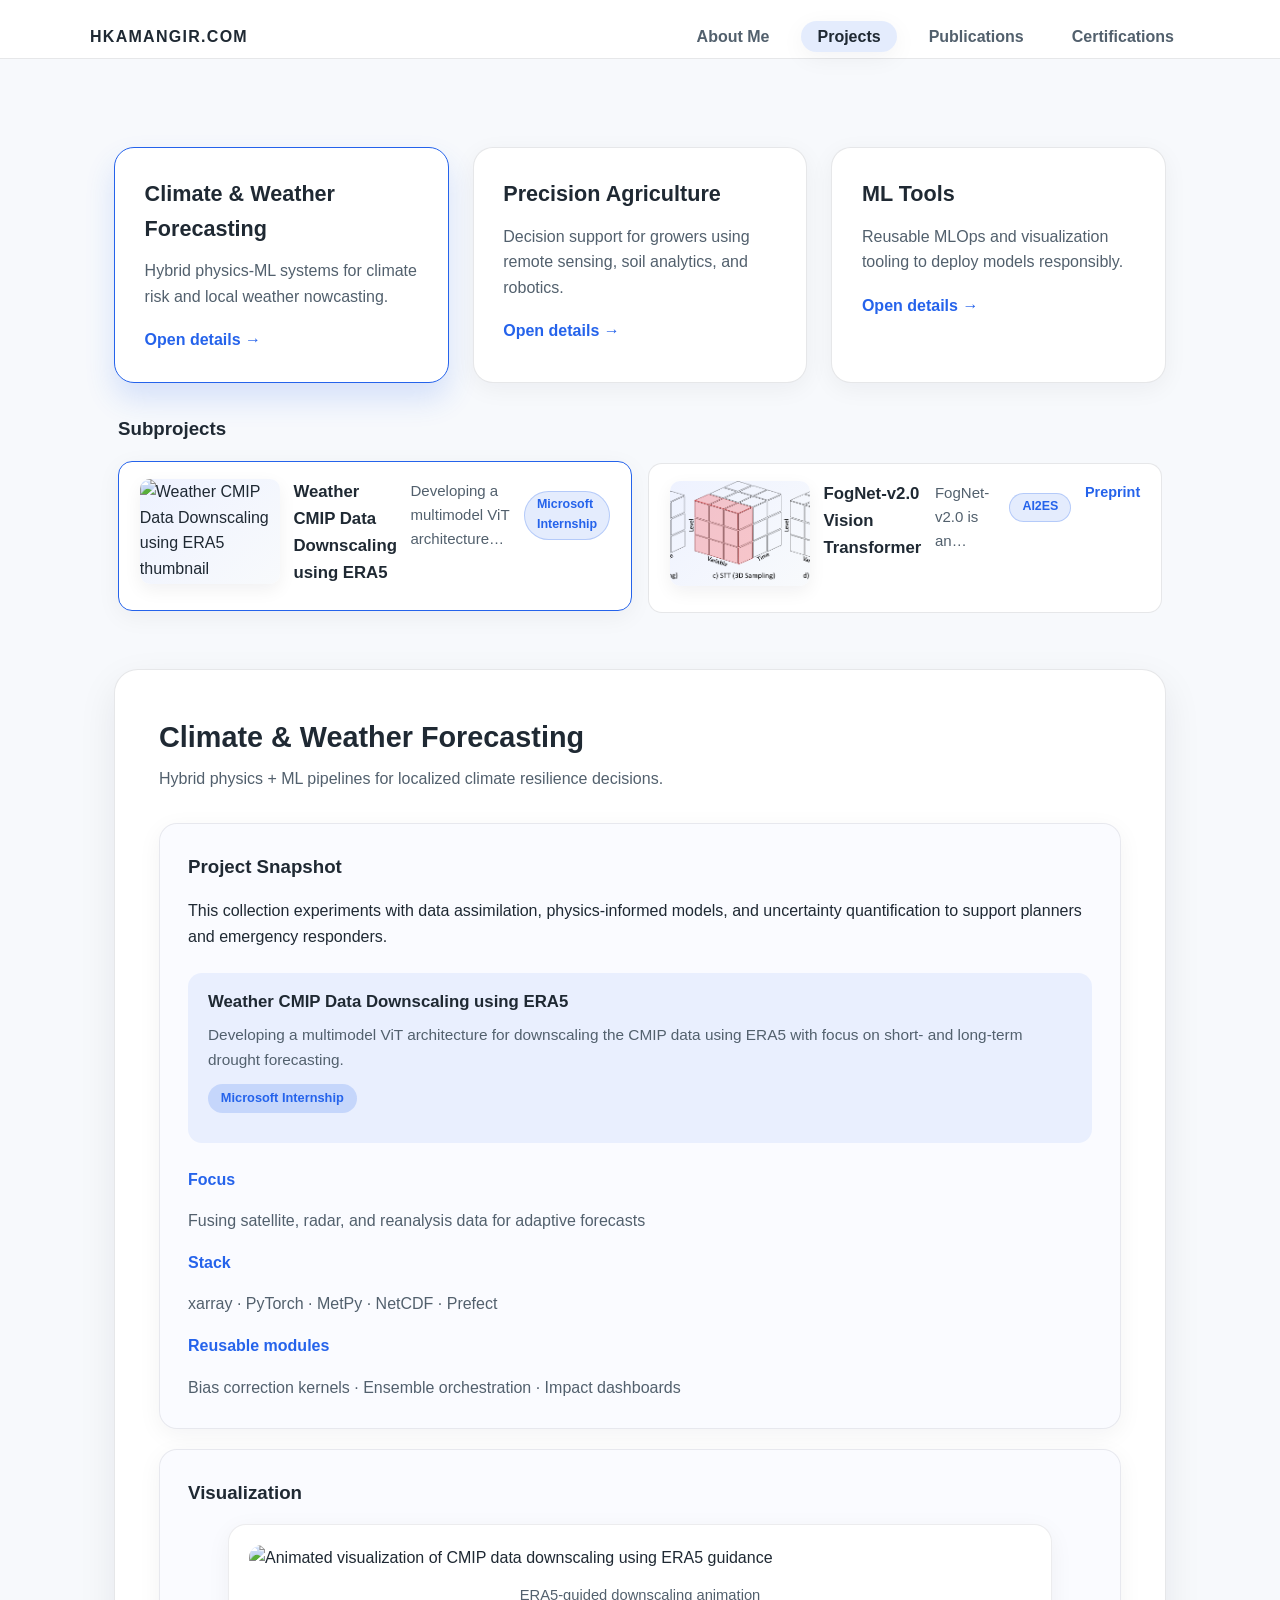
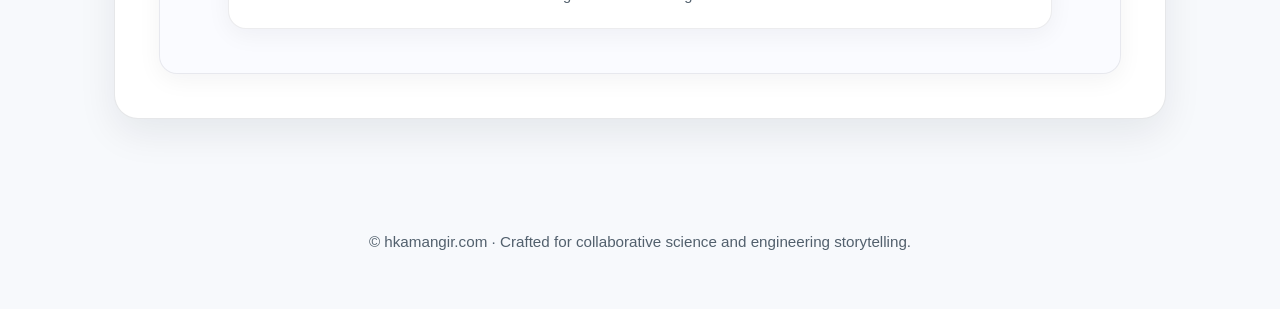
==== projects.html @ 46d25fb0 "having several anchors" ====
<!DOCTYPE html>
<html lang="en">
<head>
  <meta charset="UTF-8">
  <meta name="viewport" content="width=device-width, initial-scale=1.0">
  <title>Projects · hkamangir.com</title>
  <link rel="stylesheet" href="assets/css/styles.css">
</head>
<body>
  <header class="hero">
    <nav class="nav" aria-label="Primary navigation">
      <span class="nav__brand">hkamangir.com</span>
      <ul class="nav__links">
        <li><a href="index.html" class="nav__link">About Me</a></li>
        <li><a href="projects.html" class="nav__link nav__link--active">Projects</a></li>
        <li><a href="publications.html" class="nav__link">Publications</a></li>
        <li><a href="certifications.html" class="nav__link">Certifications</a></li>
      </ul>
    </nav>
  </header>

  <main class="main">
    <section class="pillars" id="pillars" aria-label="Project themes">
      <div class="pillars__grid" role="tablist">
        <article class="pillar-card" role="tab" tabindex="0" data-project-id="climate-weather" aria-controls="details-panel">
          <h3>Climate &amp; Weather Forecasting</h3>
          <p>Hybrid physics-ML systems for climate risk and local weather nowcasting.</p>
          <span class="pillar-card__action">Open details →</span>
        </article>
        <article class="pillar-card" role="tab" tabindex="-1" data-project-id="precision-agriculture" aria-controls="details-panel">
          <h3>Precision Agriculture</h3>
          <p>Decision support for growers using remote sensing, soil analytics, and robotics.</p>
          <span class="pillar-card__action">Open details →</span>
        </article>
        <article class="pillar-card" role="tab" tabindex="-1" data-project-id="ml-tools" aria-controls="details-panel">
          <h3>ML Tools</h3>
          <p>Reusable MLOps and visualization tooling to deploy models responsibly.</p>
          <span class="pillar-card__action">Open details →</span>
        </article>
      </div>
    </section>

    <div class="details__subprojects" aria-label="Subprojects selector">
      <h3>Subprojects</h3>
      <div class="subproject-list" role="list"></div>
    </div>

    <section class="details" id="details-panel" aria-live="polite">
      <div class="details__header">
        <h2 class="details__title">Select a theme to explore the work</h2>
        <p class="details__subtitle">You will see each collection's goals, architecture, featured projects, and visuals when you choose a theme above.</p>
      </div>
      <div id="a11y-status" class="visually-hidden" aria-live="polite" aria-atomic="true"></div>
      <div class="details__content">
        <div class="details__summary">
          <h3>Project Snapshot</h3>
          <p class="details__description">Pick a project theme to load its snapshot.</p>
          <div class="details__subproject">
            <h4 class="details__subproject-title">Select a project to see its highlights.</h4>
            <p class="details__subproject-summary"></p>
            <div class="details__subproject-tags"></div>
          </div>
          <dl class="details__metrics"></dl>
        </div>

        <div class="details__visual">
          <h3>Visualization</h3>
          <div class="visual-grid" aria-label="Visualizations for the selected project">
            <p class="visual-placeholder">Select a project to load visuals.</p>
          </div>
        </div>
      </div>
    </section>
  </main>

  <footer class="footer">
    <p>© hkamangir.com · Crafted for collaborative science and engineering storytelling.</p>
  </footer>

  <script src="assets/js/app.js" defer></script>
</body>
</html>
---- assets/css/styles.css ----
:root {
  --color-bg: #f7f9fc;
  --color-surface: #ffffff;
  --color-accent: #2563eb;
  --color-accent-muted: #3b82f6;
  --color-text: #1f2933;
  --color-text-muted: #52606d;
  --color-border: rgba(15, 23, 42, 0.1);
  --shadow-soft: 0 14px 38px rgba(15, 23, 42, 0.08);
  --shadow-subtle: 0 6px 24px rgba(15, 23, 42, 0.05);
  --font-sans: "Inter", "Segoe UI", -apple-system, BlinkMacSystemFont, sans-serif;
  --transition: 220ms cubic-bezier(0.215, 0.61, 0.355, 1);
}

* {
  box-sizing: border-box;
}

html, body {
  margin: 0;
  padding: 0;
  background: var(--color-bg);
  color: var(--color-text);
  font-family: var(--font-sans);
  line-height: 1.6;
}

body {
  min-height: 100vh;
  display: flex;
  flex-direction: column;
}

.hero {
  background: var(--color-surface);
  border-bottom: 1px solid var(--color-border);
  padding: 1.5rem 1.5rem 0.5rem;
}

.nav {
  display: flex;
  justify-content: space-between;
  align-items: center;
  max-width: 1100px;
  margin: 0 auto;
}

.nav__brand {
  font-weight: 700;
  font-size: 1rem;
  letter-spacing: 0.08em;
  text-transform: uppercase;
  color: var(--color-text);
}

.nav__links {
  list-style: none;
  display: flex;
  gap: 1rem;
  margin: 0;
  padding: 0;
}

.nav__link {
  color: var(--color-text-muted);
  text-decoration: none;
  font-weight: 600;
  padding: 0.45rem 1rem;
  border-radius: 999px;
  transition: background var(--transition), color var(--transition), box-shadow var(--transition);
}

.nav__link:hover,
.nav__link:focus-visible {
  color: var(--color-text);
  background: rgba(37, 99, 235, 0.12);
  box-shadow: var(--shadow-subtle);
  outline: none;
}

.nav__link--active {
  color: var(--color-text);
  background: rgba(37, 99, 235, 0.12);
  box-shadow: var(--shadow-subtle);
}

.main {
  flex: 1;
  padding: 2.5rem 1.5rem 4rem;
  max-width: 1100px;
  width: 100%;
  margin: 0 auto;
}

.intro {
  background: var(--color-surface);
  border-radius: 20px;
  border: 1px solid var(--color-border);
  box-shadow: var(--shadow-soft);
  padding: 2.75rem;
  display: grid;
  gap: 2rem;
}

.intro__layout {
  display: grid;
  grid-template-columns: minmax(220px, 260px) 1fr;
  gap: 2.5rem;
  align-items: start;
}

.intro__headshot {
  background: #f8fafc;
  border-radius: 20px;
  padding: 1.5rem;
  box-shadow: var(--shadow-subtle);
  display: flex;
  flex-direction: column;
  align-items: center;
  gap: 1.25rem;
  text-align: center;
}

.intro__headshot img {
  width: 100%;
  max-width: 220px;
  aspect-ratio: 3 / 4;
  border-radius: 16px;
  object-fit: cover;
  background: linear-gradient(135deg, #e0e7ff 0%, #f1f5f9 100%);
}


.intro__text {
  display: grid;
  gap: 1.1rem;
}

.intro__title {
  margin: 0;
  font-size: clamp(1.9rem, 3vw, 2.4rem);
  line-height: 1.2;
}

.intro__bio {
  margin: 0;
  color: var(--color-text-muted);
  font-size: 1.05rem;
}

.intro__list {
  margin: 0;
  padding-left: 1.35rem;
  color: var(--color-text-muted);
  font-size: 1.02rem;
  display: grid;
  gap: 0.75rem;
}

.intro__list li {
  line-height: 1.55;
}




.intro__projects {
  border-top: 1px solid rgba(15, 23, 42, 0.08);
  padding-top: 1.5rem;
}

.intro__projects h3 {
  margin: 0 0 0.75rem;
  color: var(--color-text);
}

.intro__project-tags {
  display: flex;
  flex-wrap: wrap;
  gap: 0.75rem;
}

.intro__project-tag {
  background: rgba(37, 99, 235, 0.12);
  border: 1px solid transparent;
  border-radius: 999px;
  color: var(--color-accent);
  padding: 0.55rem 1.2rem;
  font-weight: 600;
  cursor: pointer;
  display: inline-block;
  text-decoration: none;
  transition: transform var(--transition), background var(--transition), border var(--transition);
}

.intro__project-tag:hover,
.intro__project-tag:focus-visible {
  transform: translateY(-2px);
  background: rgba(37, 99, 235, 0.2);
  border-color: var(--color-accent);
  outline: none;
}

.intro__project-tag[aria-pressed="true"] {
  background: rgba(37, 99, 235, 0.25);
  border-color: var(--color-accent);
  color: var(--color-text);
}

.pillars {
  margin-top: 3rem;
}

.pillars h2 {
  font-size: 2rem;
  margin-bottom: 1.5rem;
  color: var(--color-text);
}

.pillars__grid {
  display: grid;
  grid-template-columns: repeat(auto-fit, minmax(240px, 1fr));
  gap: 1.5rem;
}

.pillar-card {
  background: var(--color-surface);
  border-radius: 20px;
  padding: 1.85rem;
  border: 1px solid var(--color-border);
  box-shadow: var(--shadow-subtle);
  cursor: pointer;
  transition: transform var(--transition), border-color var(--transition), box-shadow var(--transition);
}

.pillar-card h3 {
  margin: 0 0 0.75rem;
  font-size: 1.35rem;
}

.pillar-card p {
  color: var(--color-text-muted);
  margin: 0 0 1.1rem;
}

.pillar-card__action {
  font-weight: 600;
  color: var(--color-accent);
}

.pillar-card:hover,
.pillar-card:focus-visible {
  transform: translateY(-6px);
  border-color: var(--color-accent);
  box-shadow: 0 20px 36px rgba(37, 99, 235, 0.12);
  outline: none;
}

.pillar-card[aria-selected="true"] {
  border-color: var(--color-accent);
  box-shadow: 0 16px 30px rgba(37, 99, 235, 0.16);
}

.details {
  margin-top: 3rem;
  padding: 2.75rem;
  background: var(--color-surface);
  border-radius: 24px;
  border: 1px solid var(--color-border);
  box-shadow: var(--shadow-soft);
}

.details__header h2 {
  margin: 0;
  font-size: 1.8rem;
}

.details__subtitle {
  color: var(--color-text-muted);
  margin: 0.35rem 0 2rem;
}

.details__content {
  display: grid;
  gap: 1.25rem;
  /* keep stacked strips: subprojects (top), summary (middle), visual (bottom) */
  grid-template-columns: 1fr;
}

.details__summary,
.details__visual {
  background: rgba(248, 250, 255, 0.7);
  border-radius: 18px;
  border: 1px solid rgba(15, 23, 42, 0.08);
  padding: 1.75rem;
  box-shadow: var(--shadow-subtle);
}

.details__summary h3,
.details__visual h3 {
  margin: 0;
}

.details__metrics {
  display: grid;
  gap: 1rem;
  margin: 1.5rem 0 0;
}

.details__subproject {
  margin-top: 1.5rem;
  padding: 1rem 1.25rem;
  border-radius: 14px;
  background: rgba(37, 99, 235, 0.08);
}

.details__subproject-title {
  margin: 0 0 0.45rem;
  font-size: 1.05rem;
}

.details__subproject-summary {
  margin: 0;
  color: var(--color-text-muted);
  font-size: 0.96rem;
}

.details__metrics dt {
  font-weight: 600;
  color: var(--color-accent);
}

.details__metrics dd {
  margin: 0;
  color: var(--color-text-muted);
}

.workflow {
  display: flex;
  gap: 1rem;
  flex-wrap: wrap;
  justify-content: center;
  align-items: stretch;
  min-height: 150px;
}

.workflow__step {
  position: relative;
  padding: 1.15rem 1rem;
  border-radius: 14px;
  border: 1px solid rgba(37, 99, 235, 0.2);
  background: rgba(37, 99, 235, 0.1);
  flex: 1 1 180px;
  min-width: 160px;
  text-align: center;
  transition: transform var(--transition), background var(--transition);
}

.workflow__step::after {
  content: "";
  position: absolute;
  top: 50%;
  right: -0.65rem;
  width: 12px;
  height: 12px;
  border-right: 2px solid var(--color-accent);
  border-bottom: 2px solid var(--color-accent);
  transform: translateY(-50%) rotate(-45deg);
  opacity: 0.65;
}

.workflow__step:last-child::after {
  display: none;
}

.workflow__step strong {
  display: block;
  margin-bottom: 0.25rem;
}

.workflow__step span {
  color: var(--color-text-muted);
  font-size: 0.9rem;
}

.workflow__step:hover {
  transform: translateY(-3px);
  background: rgba(37, 99, 235, 0.18);
}

.visual-grid {
  display: grid;
  grid-template-columns: repeat(auto-fit, minmax(320px, 1fr));
  gap: 1.5rem;
}

.visual-item {
  background: var(--color-surface);
  border-radius: 18px;
  border: 1px solid rgba(15, 23, 42, 0.08);
  padding: 1.25rem;
  box-shadow: var(--shadow-subtle);
  display: flex;
  flex-direction: column;
  gap: 0.85rem;
}

.visual-item figcaption {
  margin: 0;
  color: var(--color-text-muted);
  font-size: 0.92rem;
  text-align: center;
}

.visual-item--text {
  align-items: flex-start;
  gap: 0.65rem;
}

.visual-item--text figcaption {
  text-align: left;
}

.visual-step {
  font-weight: 700;
  color: var(--color-accent);
}

.visual-media {
  width: 100%;
  border-radius: 16px;
  object-fit: cover;
}

.visual-placeholder {
  margin: 0;
  color: var(--color-text-muted);
  font-size: 0.95rem;
}

/* visually-hidden utility */
.visually-hidden {
  position: absolute !important;
  height: 1px; width: 1px;
  overflow: hidden;
  clip: rect(1px, 1px, 1px, 1px);
  white-space: nowrap;
  border: 0; padding: 0; margin: -1px;
}

/* visual grid cross-fade */
.visual-grid {
  position: relative;
  min-height: 80px;
  transition: opacity 280ms var(--transition), transform 280ms var(--transition);
  opacity: 0;
}
.visual-grid.is-visible {
  opacity: 1;
}
.visual-grid .visual-item {
  transition: opacity 320ms var(--transition), transform 320ms var(--transition);
}

/* Certifications section */
.certifications {
  margin-top: 3rem;
  padding: 2.25rem 1.5rem 2.5rem;
  background: var(--color-surface);
  border-radius: 16px;
  border: 1px solid var(--color-border);
  box-shadow: var(--shadow-subtle);
}

.certifications--standalone {
  margin-top: 0;
  border-radius: 0;
  border-left: none;
  border-right: none;
  border-top: none;
  box-shadow: none;
  min-height: calc(100vh - 80px);
}
.certifications__inner {
  max-width: 1100px;
  margin: 0 auto;
}
.certifications h2 {
  margin: 0 0 0.5rem;
  color: var(--color-text);
}
.certifications__intro {
  margin: 0 0 1.25rem;
  color: var(--color-text-muted);
}
.cert-grid {
  display: grid;
  grid-template-columns: repeat(auto-fit, minmax(220px, 1fr));
  gap: 1rem;
}
.cert-card {
  background: var(--color-surface);
  border: 1px solid rgba(15,23,42,0.06);
  border-radius: 12px;
  padding: 0.6rem;
  display: flex;
  flex-direction: column;
  gap: 0.5rem;
  align-items: stretch;
  cursor: pointer;
  transition: transform var(--transition), box-shadow var(--transition);
}
.cert-card:focus,
.cert-card:hover { transform: translateY(-6px); box-shadow: var(--shadow-subtle); outline: none; }
.cert-thumb { width: 100%; height: 140px; object-fit: cover; border-radius: 8px; }
.cert-caption { font-size: 0.95rem; color: var(--color-text-muted); margin: 0.25rem 0 0; }

/* Lightbox */
.cert-lightbox {
  position: fixed; inset: 0; display: flex; align-items: center; justify-content: center;
  z-index: 1200; pointer-events: none;
}
.cert-lightbox__backdrop {
  position: absolute; inset: 0; background: rgba(2,6,23,0.6);
}
.cert-lightbox[hidden] { display: none; }
.cert-lightbox__panel {
  position: relative; background: var(--color-surface); border-radius: 12px; padding: 1rem; max-width: 1100px; width: calc(100% - 40px); box-shadow: 0 30px 80px rgba(2,6,23,0.5); display:flex; align-items:center; gap: 12px; pointer-events: auto;
}
.cert-lightbox__content { flex: 1 1 auto; text-align: center; }
.cert-lightbox__img { max-width: 100%; max-height: 70vh; border-radius: 8px; display:block; margin: 0 auto; }
.cert-lightbox__caption { margin-top: 0.5rem; color: var(--color-text-muted); }
.cert-lightbox__close { position: absolute; top: 8px; right: 8px; background: none; border: none; font-size: 1.25rem; cursor: pointer; }
.cert-lightbox__nav { background: none; border: none; font-size: 2.25rem; line-height:1; cursor:pointer; padding: 0 6px; color: var(--color-text); }
.cert-lightbox__prev { margin-left: 6px; }
.cert-lightbox__next { margin-right: 6px; }

@media (max-width: 720px) {
  .cert-lightbox__panel { flex-direction: column; max-height: 90vh; overflow: auto; }
  .cert-thumb { height: 160px; }
}

.details__subprojects {
  padding: 0.75rem 0.25rem 0;
}

.subproject-list {
  /* Grid of subproject cards laid out in columns that wrap responsively */
  display: grid;
  grid-template-columns: repeat(auto-fit, minmax(260px, 1fr));
  gap: 1rem;
  margin-top: 0.75rem;
  padding-bottom: 0.5rem;
}

.subproject-list .subproject-card {
  /* let the card size to the grid cell and stretch vertically */
  flex: none;
  width: 100%;
}

/* Subproject card compact layout with thumbnail */
.subproject-card {
  display: flex;
  gap: 0.85rem;
  align-items: flex-start;
}

.subproject-thumb {
  width: 140px;
  height: auto;
  aspect-ratio: 4 / 3;
  max-height: 110px;
  border-radius: 10px;
  object-fit: cover;
  flex-shrink: 0;
  background: linear-gradient(135deg, #eef2ff 0%, #f8fafc 100%);
  box-shadow: 0 6px 18px rgba(15,23,42,0.06);
}

.subproject-card__meta {
  display: -webkit-box;
  line-clamp: 3;
  -webkit-line-clamp: 3;
  -webkit-box-orient: vertical;
  overflow: hidden;
}

@media (max-width: 520px) {
  .subproject-card {
    flex-direction: column;
    align-items: stretch;
  }
  .subproject-thumb {
    width: 100%;
    height: 160px;
    aspect-ratio: 16 / 9;
    max-height: none;
    border-radius: 12px;
  }
}

/* entrance animations */
.subproject-card {
  opacity: 0;
  transform: translateY(6px);
  transition: opacity 320ms var(--transition), transform 320ms var(--transition);
}
.subproject-card.appear {
  opacity: 1;
  transform: none;
}

/* details panels fade */
.details__summary,
.details__visual {
  opacity: 0;
  transform: translateY(6px);
  transition: opacity 280ms var(--transition), transform 280ms var(--transition);
}
.details__summary.is-visible,
.details__visual.is-visible {
  opacity: 1;
  transform: none;
}

.subproject-card {
  background: var(--color-surface);
  border: 1px solid rgba(15, 23, 42, 0.1);
  border-radius: 14px;
  padding: 1.1rem 1.3rem;
  transition: transform var(--transition), border var(--transition), box-shadow var(--transition);
}

.subproject-card[aria-selected="true"] {
  border-color: var(--color-accent);
  box-shadow: 0 0 0 2px rgba(37, 99, 235, 0.15);
}

.subproject-card:hover,
.subproject-card:focus-visible {
  transform: translateY(-2px);
  border-color: var(--color-accent);
  box-shadow: var(--shadow-subtle);
  outline: none;
}

.subproject-card__title {
  margin: 0 0 0.35rem;
  font-size: 1.05rem;
}

.subproject-card__meta {
  margin: 0 0 0.75rem;
  color: var(--color-text-muted);
  font-size: 0.94rem;
}

.subproject-card__links {
  display: flex;
  flex-wrap: wrap;
  gap: 0.55rem;
  font-size: 0.9rem;
}

.subproject-card__link {
  color: var(--color-accent);
  text-decoration: none;
  font-weight: 600;
}

.subproject-card__link:hover,
.subproject-card__link:focus-visible {
  text-decoration: underline;
  outline: none;
}

.subproject-card__tags {
  display: flex;
  flex-wrap: wrap;
  gap: 0.4rem;
  margin-top: 0.75rem;
}

.subproject-card__tag {
  background: rgba(37, 99, 235, 0.12);
  border: 1px solid rgba(37, 99, 235, 0.25);
  border-radius: 999px;
  padding: 0.2rem 0.75rem;
  font-size: 0.78rem;
  font-weight: 600;
  color: var(--color-accent);
}

.details__subproject-tags {
  margin-top: 0.75rem;
  display: flex;
  flex-wrap: wrap;
  gap: 0.5rem;
}

.details__subproject-tag {
  background: rgba(37, 99, 235, 0.18);
  border-radius: 999px;
  padding: 0.25rem 0.8rem;
  font-size: 0.8rem;
  font-weight: 600;
  color: var(--color-accent);
}

/* Code snippet inside project snapshot */
.details__subproject-code {
  margin-top: 0.85rem;
}
.details__subproject-code pre {
  background: rgba(12,17,28,0.04);
  padding: 0.8rem;
  border-radius: 8px;
  overflow: auto;
  max-height: 220px;
  font-family: ui-monospace, SFMono-Regular, Menlo, Monaco, 'Roboto Mono', 'Courier New', monospace;
  font-size: 0.92rem;
  line-height: 1.35;
  margin: 0;
}

.workflow img.visual-media {
  max-width: 100%;
  border-radius: 16px;
  box-shadow: var(--shadow-subtle);
}

.subproject-empty {
  margin: 0;
  color: var(--color-text-muted);
  font-style: italic;
}

.publications {
  padding: 3.5rem 1.5rem 4rem;
  background: linear-gradient(180deg, rgba(247, 249, 252, 0) 0%, rgba(247, 249, 252, 1) 100%);
  border-top: 1px solid var(--color-border);
}

.publications--standalone {
  border-top: none;
}

.publications__content {
  max-width: 900px;
  margin: 0 auto;
  text-align: center;
  color: var(--color-text-muted);
}

.publications__content h2 {
  color: var(--color-text);
  font-size: 2rem;
  margin-bottom: 1rem;
}

.publications__scholar {
  display: inline-flex;
  align-items: center;
  gap: 0.4rem;
  margin-top: 0.25rem;
  font-weight: 600;
  color: var(--color-accent);
  text-decoration: none;
  transition: color var(--transition);
}

.publications__scholar:hover,
.publications__scholar:focus-visible {
  color: var(--color-accent-muted);
  outline: none;
}

.publications__group {
  margin-top: 2.5rem;
  text-align: left;
}

.publications__group:first-of-type {
  margin-top: 1.75rem;
}

.publications__group h3 {
  margin: 0 0 1rem;
  color: var(--color-text);
  font-size: 1.3rem;
}

.pub-year {
  margin-top: 1.75rem;
}

.pub-year:first-of-type {
  margin-top: 0.75rem;
}

.pub-year h4 {
  margin: 0 0 0.6rem;
  font-size: 1.1rem;
  color: var(--color-text);
}

.pub-list {
  margin: 0;
  padding-left: 1.2rem;
  display: grid;
  gap: 1rem;
  color: var(--color-text-muted);
  font-size: 1rem;
  line-height: 1.55;
}

.pub-list li strong {
  color: var(--color-text);
}

.pub-list li em {
  font-style: italic;
}


.footer {
  text-align: center;
  padding: 2rem 1rem 2.5rem;
  color: var(--color-text-muted);
  font-size: 0.95rem;
}

@media (min-width: 900px) {
  .details__content {
    /* keep stacked strips on wider screens as requested */
    grid-template-columns: 1fr;
    align-items: start;
  }
  /* Force two columns for subprojects on wider screens so they appear side-by-side */
  .subproject-list {
    grid-template-columns: repeat(2, minmax(260px, 1fr));
  }
}

/* Make subprojects appear in two columns earlier so many desktops and tablets show them side-by-side */
@media (min-width: 720px) {
  .subproject-list {
    grid-template-columns: repeat(2, minmax(240px, 1fr));
  }
}

@media (max-width: 900px) {
  .intro__layout {
    grid-template-columns: 1fr;
    text-align: center;
  }

  .intro__headshot {
    max-width: 320px;
    margin: 0 auto;
  }

  /* Contact links under headshot */
  .intro__contact { margin-top: 0.6rem; }
  .contact-links {
    display: flex;
    flex-direction: column;
    gap: 0.25rem;
    align-items: center;
  }
  .contact-link {
    color: var(--color-accent);
    text-decoration: none;
    font-weight: 600;
    font-size: 0.95rem;
  }
  .contact-link:hover,
  .contact-link:focus {
    text-decoration: underline;
  }

  @media (min-width: 720px) {
    .contact-links { flex-direction: row; gap: 0.9rem; }
  }
}

@media (max-width: 720px) {
  .visual-grid {
    grid-template-columns: 1fr;
  }

  .hero {
    padding: 1.25rem 1rem 0.5rem;
  }

  .nav {
    flex-direction: column;
    gap: 1rem;
  }

  .main {
    padding: 2rem 1rem 3rem;
  }

  .intro {
    padding: 2.25rem 1.5rem;
  }

  .details {
    padding: 2.25rem 1.5rem;
  }

  .workflow {
    flex-direction: column;
  }

  .workflow__step {
    width: 100%;
  }

  .workflow__step::after {
    left: 50%;
    right: auto;
    top: auto;
    bottom: -0.7rem;
    transform: translateX(-50%) rotate(45deg);
  }

  .intro__project-tags {
    flex-direction: column;
    align-items: stretch;
  }
}
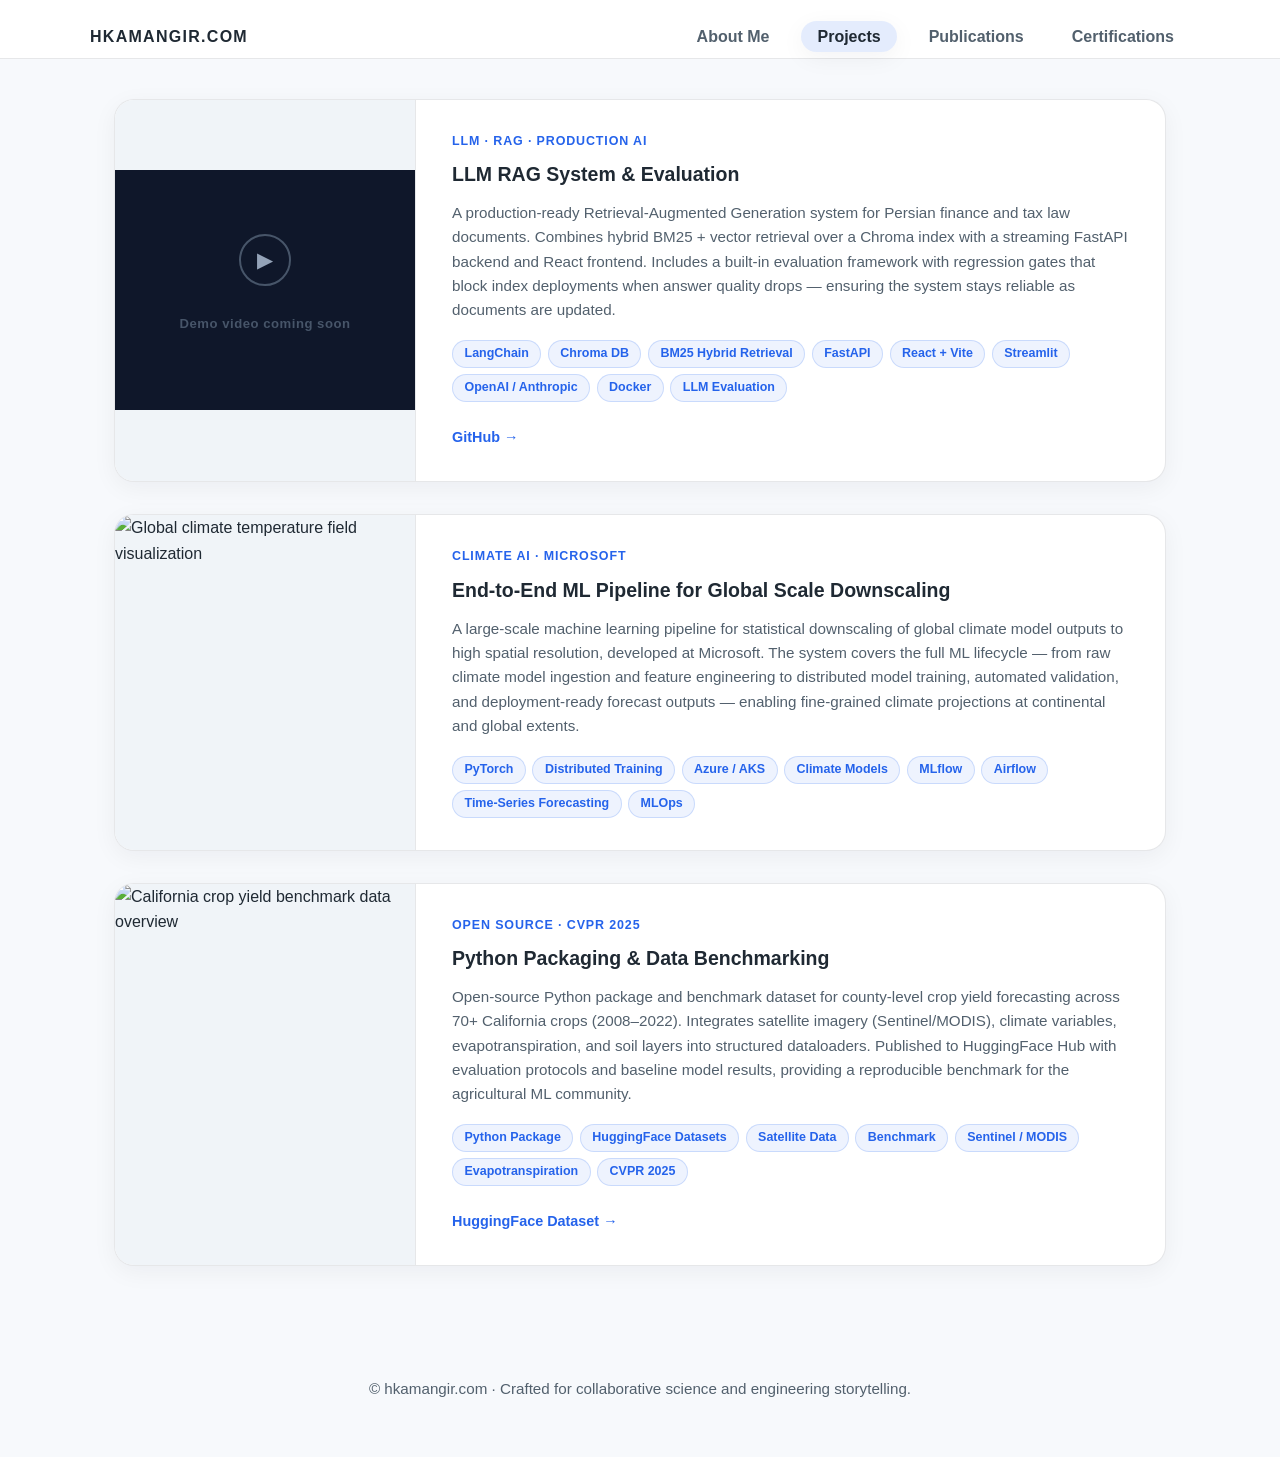
==== commit f8a24bf9: "Redesign Projects page with three static project cards Replaces the interactive pillars/subprojects/" ====
--- a/projects.html
+++ b/projects.html
@@ -19,64 +19,89 @@
     </nav>
   </header>
 
-  <main class="main">
-    <section class="pillars" id="pillars" aria-label="Project themes">
-      <div class="pillars__grid" role="tablist">
-        <article class="pillar-card" role="tab" tabindex="0" data-project-id="climate-weather" aria-controls="details-panel">
-          <h3>Climate &amp; Weather Forecasting</h3>
-          <p>Hybrid physics-ML systems for climate risk and local weather nowcasting.</p>
-          <span class="pillar-card__action">Open details →</span>
-        </article>
-        <article class="pillar-card" role="tab" tabindex="-1" data-project-id="precision-agriculture" aria-controls="details-panel">
-          <h3>Precision Agriculture</h3>
-          <p>Decision support for growers using remote sensing, soil analytics, and robotics.</p>
-          <span class="pillar-card__action">Open details →</span>
-        </article>
-        <article class="pillar-card" role="tab" tabindex="-1" data-project-id="ml-tools" aria-controls="details-panel">
-          <h3>ML Tools</h3>
-          <p>Reusable MLOps and visualization tooling to deploy models responsibly.</p>
-          <span class="pillar-card__action">Open details →</span>
-        </article>
-      </div>
-    </section>
+  <main>
+    <div class="proj-list">
 
-    <div class="details__subprojects" aria-label="Subprojects selector">
-      <h3>Subprojects</h3>
-      <div class="subproject-list" role="list"></div>
-    </div>
-
-    <section class="details" id="details-panel" aria-live="polite">
-      <div class="details__header">
-        <h2 class="details__title">Select a theme to explore the work</h2>
-        <p class="details__subtitle">You will see each collection's goals, architecture, featured projects, and visuals when you choose a theme above.</p>
-      </div>
-      <div id="a11y-status" class="visually-hidden" aria-live="polite" aria-atomic="true"></div>
-      <div class="details__content">
-        <div class="details__summary">
-          <h3>Project Snapshot</h3>
-          <p class="details__description">Pick a project theme to load its snapshot.</p>
-          <div class="details__subproject">
-            <h4 class="details__subproject-title">Select a project to see its highlights.</h4>
-            <p class="details__subproject-summary"></p>
-            <div class="details__subproject-tags"></div>
-          </div>
-          <dl class="details__metrics"></dl>
-        </div>
-
-        <div class="details__visual">
-          <h3>Visualization</h3>
-          <div class="visual-grid" aria-label="Visualizations for the selected project">
-            <p class="visual-placeholder">Select a project to load visuals.</p>
+      <!-- Card 1: LLM RAG System -->
+      <article class="proj-card">
+        <div class="proj-card__visual">
+          <div class="proj-card__placeholder">
+            <div class="proj-card__play">▶</div>
+            <p class="proj-card__placeholder-label">Demo video coming soon</p>
           </div>
         </div>
-      </div>
-    </section>
+        <div class="proj-card__body">
+          <p class="proj-card__label">LLM · RAG · Production AI</p>
+          <h2 class="proj-card__title">LLM RAG System &amp; Evaluation</h2>
+          <p class="proj-card__desc">A production-ready Retrieval-Augmented Generation system for Persian finance and tax law documents. Combines hybrid BM25 + vector retrieval over a Chroma index with a streaming FastAPI backend and React frontend. Includes a built-in evaluation framework with regression gates that block index deployments when answer quality drops — ensuring the system stays reliable as documents are updated.</p>
+          <div class="proj-card__tags">
+            <span class="proj-card__tag">LangChain</span>
+            <span class="proj-card__tag">Chroma DB</span>
+            <span class="proj-card__tag">BM25 Hybrid Retrieval</span>
+            <span class="proj-card__tag">FastAPI</span>
+            <span class="proj-card__tag">React + Vite</span>
+            <span class="proj-card__tag">Streamlit</span>
+            <span class="proj-card__tag">OpenAI / Anthropic</span>
+            <span class="proj-card__tag">Docker</span>
+            <span class="proj-card__tag">LLM Evaluation</span>
+          </div>
+          <div class="proj-card__links">
+            <a href="https://github.com/hkaman7/finance-law-chatbot" target="_blank" rel="noopener noreferrer" class="proj-card__link">GitHub →</a>
+          </div>
+        </div>
+      </article>
+
+      <!-- Card 2: Global Scale Downscaling -->
+      <article class="proj-card">
+        <div class="proj-card__visual">
+          <img src="assets/images/CA_t2m.gif" alt="Global climate temperature field visualization" loading="lazy" />
+        </div>
+        <div class="proj-card__body">
+          <p class="proj-card__label">Climate AI · Microsoft</p>
+          <h2 class="proj-card__title">End-to-End ML Pipeline for Global Scale Downscaling</h2>
+          <p class="proj-card__desc">A large-scale machine learning pipeline for statistical downscaling of global climate model outputs to high spatial resolution, developed at Microsoft. The system covers the full ML lifecycle — from raw climate model ingestion and feature engineering to distributed model training, automated validation, and deployment-ready forecast outputs — enabling fine-grained climate projections at continental and global extents.</p>
+          <div class="proj-card__tags">
+            <span class="proj-card__tag">PyTorch</span>
+            <span class="proj-card__tag">Distributed Training</span>
+            <span class="proj-card__tag">Azure / AKS</span>
+            <span class="proj-card__tag">Climate Models</span>
+            <span class="proj-card__tag">MLflow</span>
+            <span class="proj-card__tag">Airflow</span>
+            <span class="proj-card__tag">Time-Series Forecasting</span>
+            <span class="proj-card__tag">MLOps</span>
+          </div>
+        </div>
+      </article>
+
+      <!-- Card 3: Python Packaging & Data Benchmarking -->
+      <article class="proj-card">
+        <div class="proj-card__visual">
+          <img src="assets/images/init.png" alt="California crop yield benchmark data overview" loading="lazy" />
+        </div>
+        <div class="proj-card__body">
+          <p class="proj-card__label">Open Source · CVPR 2025</p>
+          <h2 class="proj-card__title">Python Packaging &amp; Data Benchmarking</h2>
+          <p class="proj-card__desc">Open-source Python package and benchmark dataset for county-level crop yield forecasting across 70+ California crops (2008–2022). Integrates satellite imagery (Sentinel/MODIS), climate variables, evapotranspiration, and soil layers into structured dataloaders. Published to HuggingFace Hub with evaluation protocols and baseline model results, providing a reproducible benchmark for the agricultural ML community.</p>
+          <div class="proj-card__tags">
+            <span class="proj-card__tag">Python Package</span>
+            <span class="proj-card__tag">HuggingFace Datasets</span>
+            <span class="proj-card__tag">Satellite Data</span>
+            <span class="proj-card__tag">Benchmark</span>
+            <span class="proj-card__tag">Sentinel / MODIS</span>
+            <span class="proj-card__tag">Evapotranspiration</span>
+            <span class="proj-card__tag">CVPR 2025</span>
+          </div>
+          <div class="proj-card__links">
+            <a href="https://huggingface.co/datasets/hkaman/california-crop-yield-benchmark" target="_blank" rel="noopener noreferrer" class="proj-card__link">HuggingFace Dataset →</a>
+          </div>
+        </div>
+      </article>
+
+    </div>
   </main>
 
   <footer class="footer">
     <p>© hkamangir.com · Crafted for collaborative science and engineering storytelling.</p>
   </footer>
-
-  <script src="assets/js/app.js" defer></script>
 </body>
 </html>
--- a/assets/css/styles.css
+++ b/assets/css/styles.css
@@ -736,6 +736,171 @@
   font-style: italic;
 }
 
+/* Project cards — projects page */
+.proj-list {
+  display: flex;
+  flex-direction: column;
+  gap: 2rem;
+  padding: 2.5rem 1.5rem 4rem;
+  max-width: 1100px;
+  margin: 0 auto;
+  width: 100%;
+}
+
+.proj-card {
+  background: var(--color-surface);
+  border: 1px solid var(--color-border);
+  border-radius: 20px;
+  box-shadow: var(--shadow-subtle);
+  overflow: hidden;
+  display: flex;
+  flex-direction: row;
+  transition: box-shadow var(--transition);
+}
+
+.proj-card:hover {
+  box-shadow: var(--shadow-soft);
+}
+
+.proj-card__visual {
+  width: 300px;
+  flex-shrink: 0;
+  background: #f0f4f8;
+  display: flex;
+  align-items: center;
+  justify-content: center;
+  overflow: hidden;
+}
+
+.proj-card__visual img,
+.proj-card__visual video {
+  width: 100%;
+  height: 100%;
+  object-fit: cover;
+  display: block;
+}
+
+.proj-card__placeholder {
+  width: 100%;
+  min-height: 240px;
+  display: flex;
+  flex-direction: column;
+  align-items: center;
+  justify-content: center;
+  background: #0f172a;
+  color: #64748b;
+  gap: 0.85rem;
+  padding: 1.5rem;
+  text-align: center;
+}
+
+.proj-card__play {
+  width: 52px;
+  height: 52px;
+  border-radius: 50%;
+  border: 2px solid #475569;
+  display: flex;
+  align-items: center;
+  justify-content: center;
+  font-size: 1.3rem;
+  color: #94a3b8;
+}
+
+.proj-card__placeholder-label {
+  font-size: 0.82rem;
+  font-weight: 600;
+  color: #475569;
+  letter-spacing: 0.04em;
+}
+
+.proj-card__body {
+  padding: 2rem 2.25rem;
+  display: flex;
+  flex-direction: column;
+  gap: 0.5rem;
+  flex: 1;
+  border-left: 1px solid var(--color-border);
+}
+
+.proj-card__label {
+  margin: 0;
+  font-size: 0.78rem;
+  font-weight: 700;
+  letter-spacing: 0.07em;
+  text-transform: uppercase;
+  color: var(--color-accent);
+}
+
+.proj-card__title {
+  margin: 0.1rem 0 0;
+  font-size: 1.22rem;
+  font-weight: 700;
+  line-height: 1.35;
+  color: var(--color-text);
+}
+
+.proj-card__desc {
+  margin: 0.35rem 0 0;
+  font-size: 0.95rem;
+  color: var(--color-text-muted);
+  line-height: 1.6;
+  flex: 1;
+}
+
+.proj-card__tags {
+  display: flex;
+  flex-wrap: wrap;
+  gap: 0.4rem;
+  margin-top: 0.6rem;
+}
+
+.proj-card__tag {
+  background: rgba(37, 99, 235, 0.08);
+  border: 1px solid rgba(37, 99, 235, 0.18);
+  border-radius: 999px;
+  padding: 0.18rem 0.72rem;
+  font-size: 0.78rem;
+  font-weight: 600;
+  color: var(--color-accent);
+}
+
+.proj-card__links {
+  display: flex;
+  gap: 0.85rem;
+  flex-wrap: wrap;
+  margin-top: 1rem;
+}
+
+.proj-card__link {
+  color: var(--color-accent);
+  font-weight: 600;
+  font-size: 0.9rem;
+  text-decoration: none;
+}
+
+.proj-card__link:hover,
+.proj-card__link:focus-visible {
+  text-decoration: underline;
+  outline: none;
+}
+
+@media (max-width: 720px) {
+  .proj-card {
+    flex-direction: column;
+  }
+  .proj-card__visual {
+    width: 100%;
+  }
+  .proj-card__placeholder {
+    min-height: 180px;
+  }
+  .proj-card__body {
+    border-left: none;
+    border-top: 1px solid var(--color-border);
+    padding: 1.5rem 1.4rem;
+  }
+}
+
 .publications {
   padding: 3.5rem 1.5rem 4rem;
   background: linear-gradient(180deg, rgba(247, 249, 252, 0) 0%, rgba(247, 249, 252, 1) 100%);
@@ -744,6 +909,146 @@
 
 .publications--standalone {
   border-top: none;
+}
+
+/* Selected publications highlight section */
+.selected-pubs {
+  padding: 3rem 1.5rem 2.5rem;
+  border-bottom: 1px solid var(--color-border);
+  background: var(--color-surface);
+}
+
+.selected-pubs__inner {
+  max-width: 1100px;
+  margin: 0 auto;
+}
+
+.selected-pubs__inner h2 {
+  color: var(--color-text);
+  font-size: 2rem;
+  margin: 0 0 1.75rem;
+}
+
+.selected-pubs__grid {
+  display: flex;
+  flex-direction: column;
+  gap: 1.5rem;
+}
+
+.sel-pub-card {
+  background: var(--color-bg);
+  border: 1px solid var(--color-border);
+  border-radius: 16px;
+  box-shadow: var(--shadow-subtle);
+  overflow: hidden;
+  display: flex;
+  flex-direction: row;
+  transition: transform var(--transition), box-shadow var(--transition);
+}
+
+.sel-pub-card:hover {
+  transform: translateY(-3px);
+  box-shadow: var(--shadow-soft);
+}
+
+.sel-pub-card__visual {
+  margin: 0;
+  width: 260px;
+  flex-shrink: 0;
+  background: #f0f4f8;
+  display: flex;
+  align-items: center;
+  justify-content: center;
+  padding: 1.25rem;
+}
+
+.sel-pub-card__visual img {
+  width: 100%;
+  height: 210px;
+  object-fit: contain;
+  display: block;
+}
+
+.sel-pub-card__body {
+  padding: 1.5rem 1.75rem;
+  display: flex;
+  flex-direction: column;
+  gap: 0.4rem;
+  flex: 1;
+  border-left: 1px solid var(--color-border);
+}
+
+.sel-pub-card__venue {
+  margin: 0;
+  font-size: 0.82rem;
+  font-weight: 700;
+  letter-spacing: 0.04em;
+  text-transform: uppercase;
+  color: var(--color-accent);
+}
+
+.sel-pub-card__title {
+  margin: 0.1rem 0 0;
+  font-size: 1.08rem;
+  font-weight: 700;
+  line-height: 1.45;
+  color: var(--color-text);
+}
+
+.sel-pub-card__desc {
+  margin: 0.35rem 0 0;
+  font-size: 0.93rem;
+  color: var(--color-text-muted);
+  line-height: 1.55;
+}
+
+.sel-pub-card__findings {
+  margin: 0.5rem 0 0;
+  padding-left: 1.2rem;
+  display: grid;
+  gap: 0.3rem;
+  color: var(--color-text-muted);
+  font-size: 0.9rem;
+  line-height: 1.5;
+  flex: 1;
+}
+
+.sel-pub-card__links {
+  margin-top: 1rem;
+  display: flex;
+  gap: 0.75rem;
+  flex-wrap: wrap;
+}
+
+.sel-pub-card__link {
+  color: var(--color-accent);
+  font-weight: 600;
+  font-size: 0.9rem;
+  text-decoration: none;
+}
+
+.sel-pub-card__link:hover,
+.sel-pub-card__link:focus-visible {
+  text-decoration: underline;
+  outline: none;
+}
+
+@media (max-width: 720px) {
+  .sel-pub-card {
+    flex-direction: column;
+  }
+  .sel-pub-card__visual {
+    width: 100%;
+    padding: 1rem;
+  }
+  .sel-pub-card__visual img {
+    height: 180px;
+  }
+  .sel-pub-card__body {
+    border-left: none;
+    border-top: 1px solid var(--color-border);
+    padding: 1.25rem 1.4rem;
+  }
 }
 
 .publications__content {
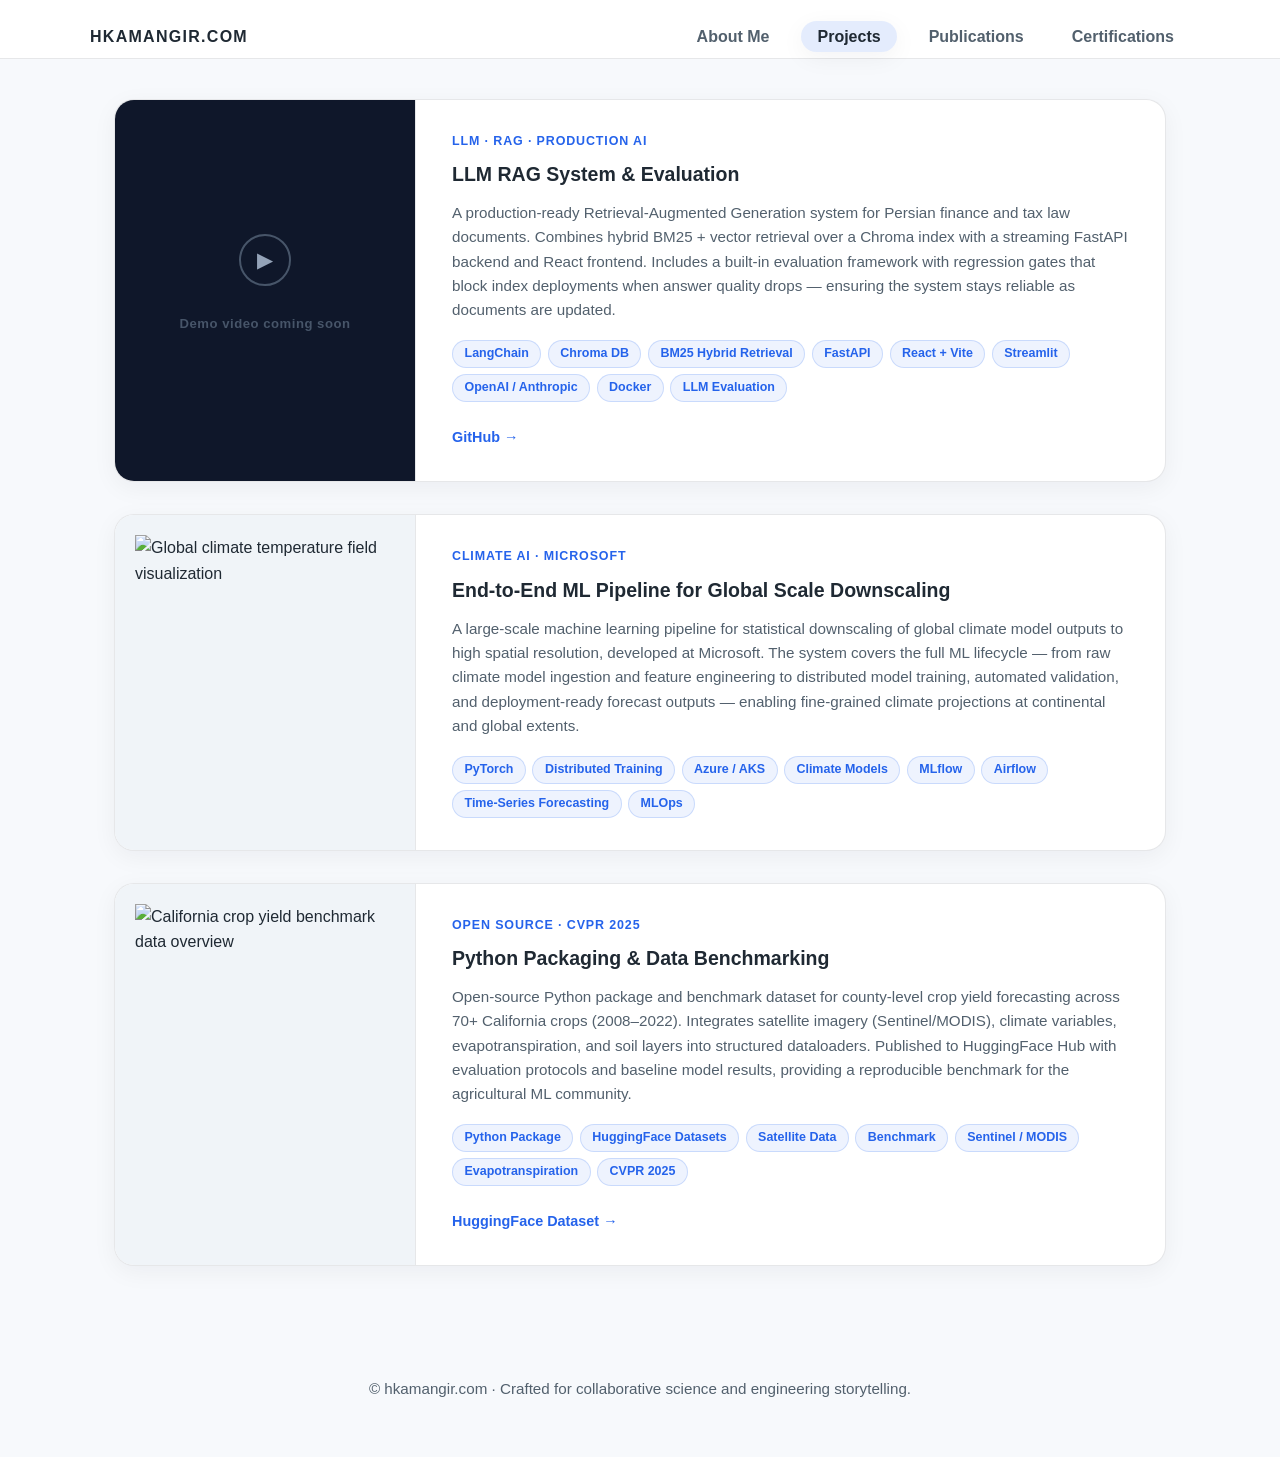
==== commit 2dc17dca: "Fix project card image sizing: contain, padding, proper height - Switch from object-fit:cover to obj" ====
--- a/projects.html
+++ b/projects.html
@@ -19,7 +19,7 @@
     </nav>
   </header>
 
-  <main>
+  <main class="main" style="padding:0; max-width:none;">
     <div class="proj-list">
 
       <!-- Card 1: LLM RAG System -->
--- a/assets/css/styles.css
+++ b/assets/css/styles.css
@@ -770,19 +770,24 @@
   align-items: center;
   justify-content: center;
   overflow: hidden;
+  /* stretches to match body height automatically via row flex */
 }
 
 .proj-card__visual img,
 .proj-card__visual video {
   width: 100%;
   height: 100%;
-  object-fit: cover;
+  object-fit: contain;
+  object-position: center;
   display: block;
+  padding: 1.25rem;
+  box-sizing: border-box;
 }
 
 .proj-card__placeholder {
   width: 100%;
-  min-height: 240px;
+  height: 100%;
+  min-height: 260px;
   display: flex;
   flex-direction: column;
   align-items: center;
@@ -890,9 +895,10 @@
   }
   .proj-card__visual {
     width: 100%;
+    height: 220px;
   }
   .proj-card__placeholder {
-    min-height: 180px;
+    min-height: 220px;
   }
   .proj-card__body {
     border-left: none;
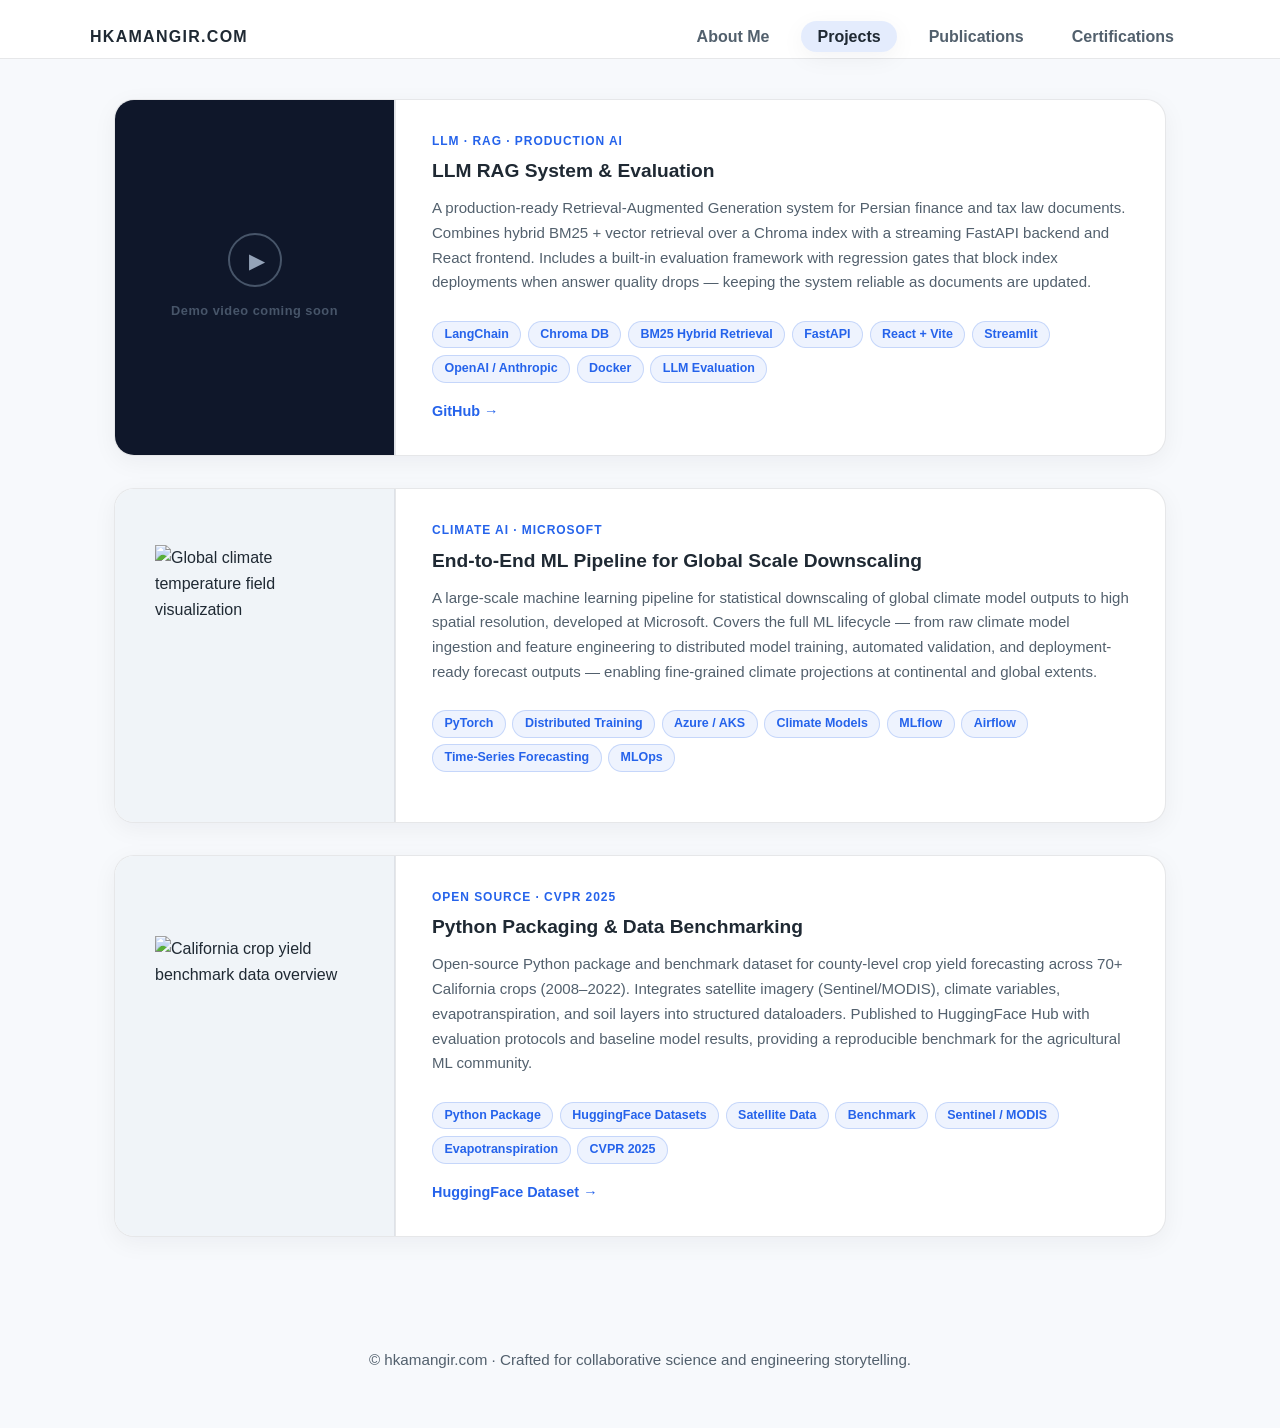
==== commit 680c4f3a: "Embed project card CSS inline to fix layout rendering External styles.css not applying reliably on G" ====
--- a/projects.html
+++ b/projects.html
@@ -5,6 +5,181 @@
   <meta name="viewport" content="width=device-width, initial-scale=1.0">
   <title>Projects · hkamangir.com</title>
   <link rel="stylesheet" href="assets/css/styles.css">
+  <style>
+    .proj-list {
+      display: flex;
+      flex-direction: column;
+      gap: 2rem;
+      padding: 2.5rem 1.5rem 4rem;
+      max-width: 1100px;
+      margin: 0 auto;
+      width: 100%;
+      box-sizing: border-box;
+    }
+
+    .proj-card {
+      display: flex;
+      flex-direction: row;
+      background: #ffffff;
+      border: 1px solid rgba(15, 23, 42, 0.1);
+      border-radius: 20px;
+      box-shadow: 0 6px 24px rgba(15, 23, 42, 0.05);
+      overflow: hidden;
+      transition: box-shadow 220ms cubic-bezier(0.215, 0.61, 0.355, 1);
+    }
+
+    .proj-card:hover {
+      box-shadow: 0 14px 38px rgba(15, 23, 42, 0.08);
+    }
+
+    /* Left visual panel — fixed 280px, never grows or shrinks */
+    .proj-card__visual {
+      width: 280px;
+      min-width: 280px;
+      max-width: 280px;
+      background: #f0f4f8;
+      display: flex;
+      align-items: center;
+      justify-content: center;
+      border-right: 1px solid rgba(15, 23, 42, 0.08);
+      overflow: hidden;
+    }
+
+    .proj-card__visual img {
+      display: block;
+      width: calc(100% - 2.5rem);   /* 1.25rem padding each side */
+      max-height: 260px;
+      object-fit: contain;
+      object-position: center;
+    }
+
+    /* Dark placeholder for card 1 */
+    .proj-card__placeholder {
+      width: 100%;
+      height: 100%;
+      min-height: 260px;
+      display: flex;
+      flex-direction: column;
+      align-items: center;
+      justify-content: center;
+      background: #0f172a;
+      gap: 0.85rem;
+      padding: 1.5rem;
+      text-align: center;
+      box-sizing: border-box;
+    }
+
+    .proj-card__play {
+      width: 54px;
+      height: 54px;
+      border-radius: 50%;
+      border: 2px solid #475569;
+      display: flex;
+      align-items: center;
+      justify-content: center;
+      font-size: 1.3rem;
+      color: #94a3b8;
+      padding-left: 4px; /* optical centre for ▶ */
+    }
+
+    .proj-card__placeholder-label {
+      font-size: 0.8rem;
+      font-weight: 600;
+      color: #475569;
+      letter-spacing: 0.04em;
+      margin: 0;
+    }
+
+    /* Right text panel */
+    .proj-card__body {
+      flex: 1;
+      padding: 2rem 2.25rem;
+      display: flex;
+      flex-direction: column;
+      gap: 0;
+    }
+
+    .proj-card__label {
+      margin: 0 0 0.45rem;
+      font-size: 0.75rem;
+      font-weight: 700;
+      letter-spacing: 0.08em;
+      text-transform: uppercase;
+      color: #2563eb;
+    }
+
+    .proj-card__title {
+      margin: 0 0 0.75rem;
+      font-size: 1.2rem;
+      font-weight: 700;
+      line-height: 1.35;
+      color: #1f2933;
+    }
+
+    .proj-card__desc {
+      margin: 0 0 1rem;
+      font-size: 0.94rem;
+      color: #52606d;
+      line-height: 1.65;
+    }
+
+    .proj-card__tags {
+      display: flex;
+      flex-wrap: wrap;
+      gap: 0.4rem;
+      margin-bottom: 1.1rem;
+    }
+
+    .proj-card__tag {
+      background: rgba(37, 99, 235, 0.08);
+      border: 1px solid rgba(37, 99, 235, 0.2);
+      border-radius: 999px;
+      padding: 0.18rem 0.72rem;
+      font-size: 0.78rem;
+      font-weight: 600;
+      color: #2563eb;
+      white-space: nowrap;
+    }
+
+    .proj-card__links {
+      display: flex;
+      gap: 0.85rem;
+      flex-wrap: wrap;
+      margin-top: auto;
+    }
+
+    .proj-card__link {
+      color: #2563eb;
+      font-weight: 600;
+      font-size: 0.9rem;
+      text-decoration: none;
+    }
+
+    .proj-card__link:hover {
+      text-decoration: underline;
+    }
+
+    /* Mobile: stack vertically */
+    @media (max-width: 700px) {
+      .proj-card {
+        flex-direction: column;
+      }
+      .proj-card__visual {
+        width: 100%;
+        min-width: 0;
+        max-width: none;
+        height: 220px;
+        border-right: none;
+        border-bottom: 1px solid rgba(15, 23, 42, 0.08);
+      }
+      .proj-card__placeholder {
+        min-height: 220px;
+      }
+      .proj-card__body {
+        padding: 1.5rem 1.4rem;
+      }
+    }
+  </style>
 </head>
 <body>
   <header class="hero">
@@ -19,7 +194,7 @@
     </nav>
   </header>
 
-  <main class="main" style="padding:0; max-width:none;">
+  <main class="main" style="padding: 0; max-width: none;">
     <div class="proj-list">
 
       <!-- Card 1: LLM RAG System -->
@@ -33,7 +208,7 @@
         <div class="proj-card__body">
           <p class="proj-card__label">LLM · RAG · Production AI</p>
           <h2 class="proj-card__title">LLM RAG System &amp; Evaluation</h2>
-          <p class="proj-card__desc">A production-ready Retrieval-Augmented Generation system for Persian finance and tax law documents. Combines hybrid BM25 + vector retrieval over a Chroma index with a streaming FastAPI backend and React frontend. Includes a built-in evaluation framework with regression gates that block index deployments when answer quality drops — ensuring the system stays reliable as documents are updated.</p>
+          <p class="proj-card__desc">A production-ready Retrieval-Augmented Generation system for Persian finance and tax law documents. Combines hybrid BM25 + vector retrieval over a Chroma index with a streaming FastAPI backend and React frontend. Includes a built-in evaluation framework with regression gates that block index deployments when answer quality drops — keeping the system reliable as documents are updated.</p>
           <div class="proj-card__tags">
             <span class="proj-card__tag">LangChain</span>
             <span class="proj-card__tag">Chroma DB</span>
@@ -59,7 +234,7 @@
         <div class="proj-card__body">
           <p class="proj-card__label">Climate AI · Microsoft</p>
           <h2 class="proj-card__title">End-to-End ML Pipeline for Global Scale Downscaling</h2>
-          <p class="proj-card__desc">A large-scale machine learning pipeline for statistical downscaling of global climate model outputs to high spatial resolution, developed at Microsoft. The system covers the full ML lifecycle — from raw climate model ingestion and feature engineering to distributed model training, automated validation, and deployment-ready forecast outputs — enabling fine-grained climate projections at continental and global extents.</p>
+          <p class="proj-card__desc">A large-scale machine learning pipeline for statistical downscaling of global climate model outputs to high spatial resolution, developed at Microsoft. Covers the full ML lifecycle — from raw climate model ingestion and feature engineering to distributed model training, automated validation, and deployment-ready forecast outputs — enabling fine-grained climate projections at continental and global extents.</p>
           <div class="proj-card__tags">
             <span class="proj-card__tag">PyTorch</span>
             <span class="proj-card__tag">Distributed Training</span>
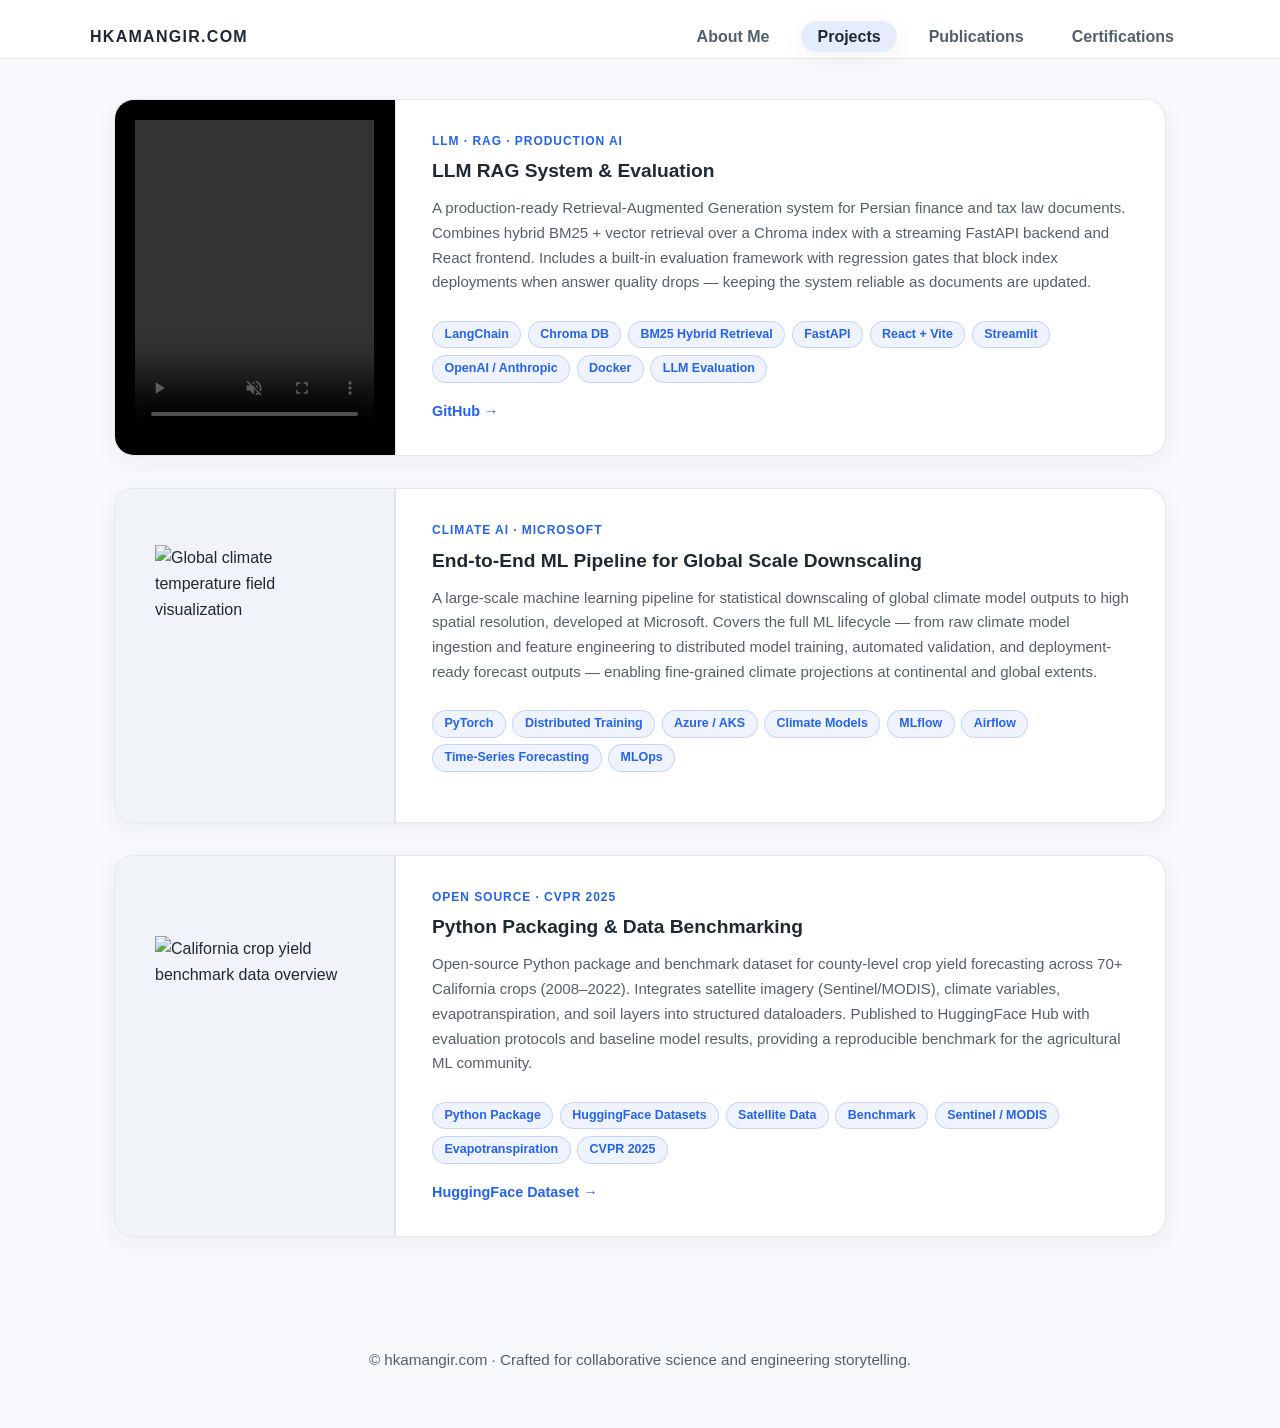
==== commit 909d9531: "Add chatbot demo video to LLM RAG project card Co-Authored-By: Claude Sonnet 4.6 <noreply@anthropic." ====
--- a/projects.html
+++ b/projects.html
@@ -199,11 +199,16 @@
 
       <!-- Card 1: LLM RAG System -->
       <article class="proj-card">
-        <div class="proj-card__visual">
-          <div class="proj-card__placeholder">
-            <div class="proj-card__play">▶</div>
-            <p class="proj-card__placeholder-label">Demo video coming soon</p>
-          </div>
+        <div class="proj-card__visual" style="background:#000;">
+          <video
+            src="assets/images/chatbot.mov"
+            autoplay
+            muted
+            loop
+            playsinline
+            controls
+            style="width:100%;height:100%;object-fit:cover;display:block;"
+          ></video>
         </div>
         <div class="proj-card__body">
           <p class="proj-card__label">LLM · RAG · Production AI</p>
